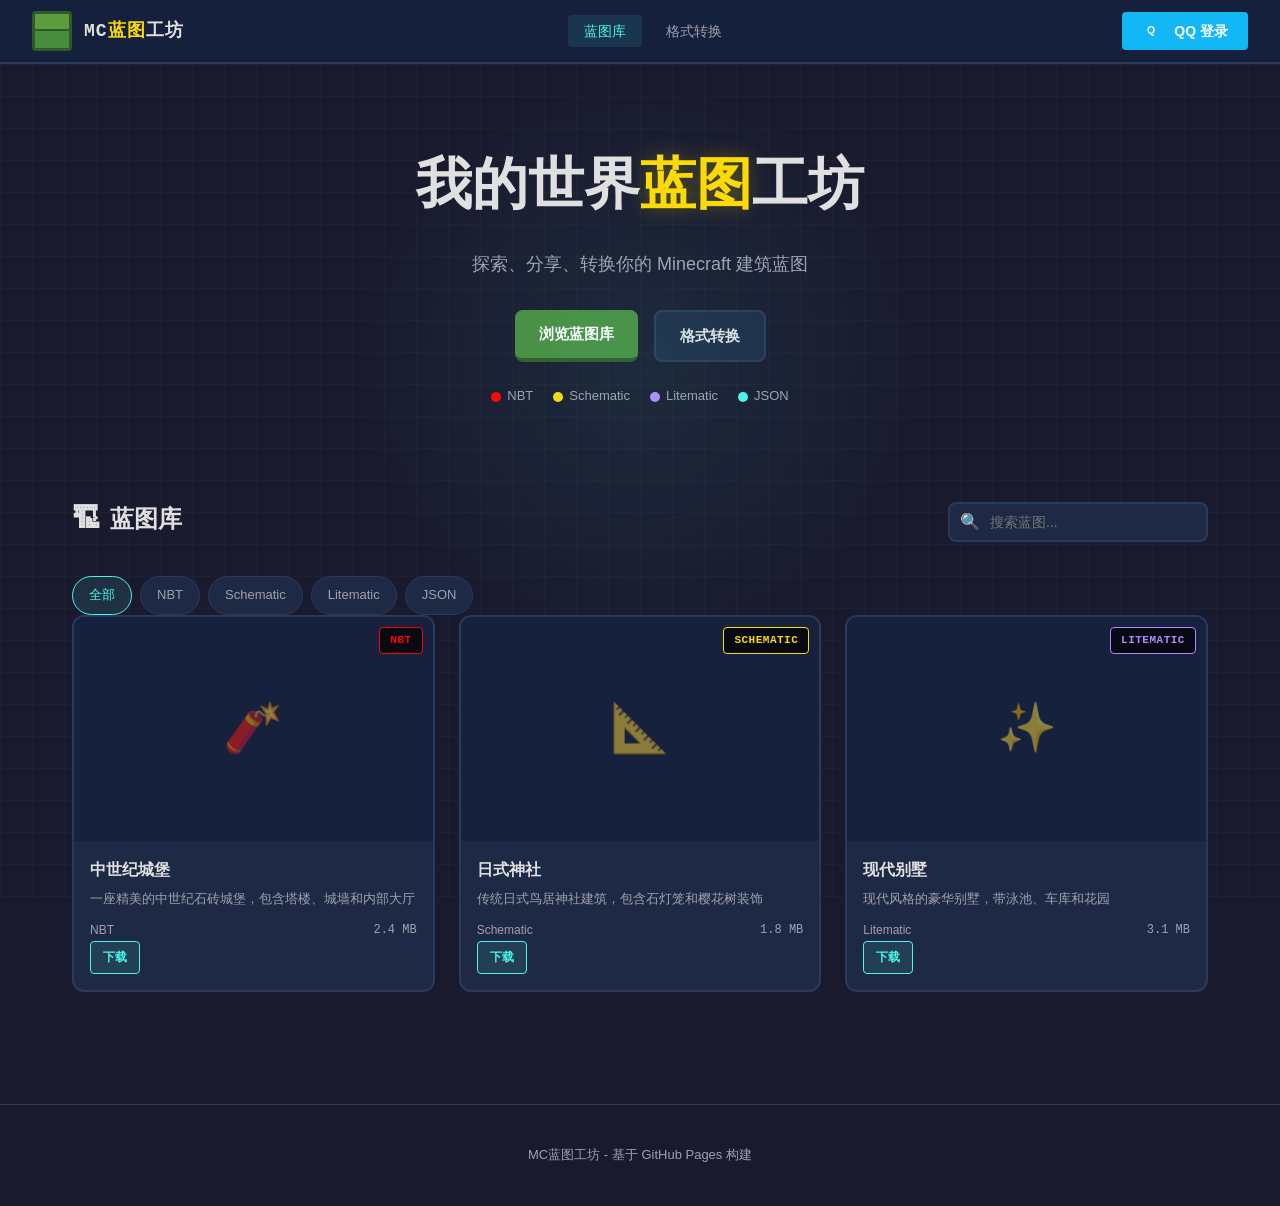
==== index.html @ 967a63bd "MC蓝图工坊 - 初始版本" ====
<!DOCTYPE html>
<html lang="zh-CN">
<head>
  <meta charset="UTF-8">
  <meta name="viewport" content="width=device-width, initial-scale=1.0">
  <title>MC蓝图工坊 - Minecraft 蓝图库</title>
  <meta name="description" content="探索、分享、转换你的 Minecraft 建筑蓝图。支持 NBT、Schematic、Litematic、JSON 格式。">
  <link rel="stylesheet" href="css/style.css">
</head>
<body>

  <!-- 导航栏 -->
  <nav class="navbar">
    <a href="./" class="nav-logo">
      <div class="logo-icon"></div>
      <span class="logo-text">MC<span>蓝图</span>工坊</span>
    </a>
    <ul class="nav-links">
      <li><a href="./" class="active">蓝图库</a></li>
      <li><a href="./converter.html">格式转换</a></li>
    </ul>
    <div id="nav-user"></div>
  </nav>

  <!-- 主内容 -->
  <main class="main-content">

    <!-- Hero 区域 -->
    <section class="hero">
      <h1>我的世界<span class="highlight">蓝图</span>工坊</h1>
      <p>探索、分享、转换你的 Minecraft 建筑蓝图</p>
      <div class="hero-buttons">
        <a href="#gallery" class="btn btn-primary">浏览蓝图库</a>
        <a href="./converter.html" class="btn btn-secondary">格式转换</a>
      </div>
      <div class="formats-legend">
        <div class="legend-item">
          <span class="legend-dot nbt"></span>
          <span>NBT</span>
        </div>
        <div class="legend-item">
          <span class="legend-dot schematic"></span>
          <span>Schematic</span>
        </div>
        <div class="legend-item">
          <span class="legend-dot litematic"></span>
          <span>Litematic</span>
        </div>
        <div class="legend-item">
          <span class="legend-dot json"></span>
          <span>JSON</span>
        </div>
      </div>
    </section>

    <!-- 蓝图库 -->
    <section id="gallery" class="container">
      <div class="section-header">
        <h2><span class="icon">&#x1f3d7;</span> 蓝图库</h2>
        <div class="search-filter-bar">
          <div class="search-box">
            <input type="text" id="search-input" placeholder="搜索蓝图...">
          </div>
        </div>
      </div>
      <div class="filter-chips" id="filter-chips">
        <span class="filter-chip active" data-filter="all">全部</span>
        <span class="filter-chip" data-filter="nbt">NBT</span>
        <span class="filter-chip" data-filter="schematic">Schematic</span>
        <span class="filter-chip" data-filter="litematic">Litematic</span>
        <span class="filter-chip" data-filter="json">JSON</span>
      </div>
      <div class="blueprint-grid" id="blueprint-grid"></div>
    </section>

  </main>

  <!-- 模态框 -->
  <div class="modal-overlay" id="modal">
    <div class="modal-content">
      <button class="modal-close" id="modal-close">&times;</button>
      <div class="modal-image" id="modal-image"></div>
      <div class="modal-body">
        <h3 id="modal-title"></h3>
        <p class="modal-desc" id="modal-desc"></p>
        <div class="modal-details" id="modal-details"></div>
        <div class="modal-downloads" id="modal-downloads"></div>
      </div>
    </div>
  </div>

  <!-- Toast 提示 -->
  <div class="toast" id="toast"></div>

  <!-- 页脚 -->
  <footer class="footer">
    <p>MC蓝图工坊 - 基于 GitHub Pages 构建</p>
  </footer>

  <!-- 脚本 -->
  <script src="js/auth.js"></script>
  <script src="js/parsers/nbt-parser.js"></script>
  <script src="js/gallery.js"></script>

</body>
</html>
---- css/style.css ----
/* ===== Minecraft Blueprint Gallery - Style ===== */

/* Minecraft-inspired CSS Variables */
:root {
  /* Color Palette - Minecraft themed */
  --mc-dark-green: #2d5a27;
  --mc-green: #4a8c3f;
  --mc-light-green: #7cbd6b;
  --mc-grass-top: #5d9b3f;
  --mc-dirt: #866043;
  --mc-dark-dirt: #6b4c31;
  --mc-stone: #7f7f7f;
  --mc-dark-stone: #5a5a5a;
  --mc-obsidian: #1b1026;
  --mc-gold: #fcdb05;
  --mc-diamond: #4af5e6;
  --mc-redstone: #ff0000;
  --mc-water: #3f76e4;
  --mc-sky: #78a7ff;
  --mc-bedrock: #3d3d3d;
  --mc-snow: #f0f0f0;
  --mc-wood: #bc9862;
  --mc-dark-wood: #6b5535;

  /* UI Colors */
  --bg-primary: #1a1a2e;
  --bg-secondary: #16213e;
  --bg-card: #1e2a45;
  --bg-card-hover: #253552;
  --text-primary: #e0e0e0;
  --text-secondary: #a0a0b0;
  --text-accent: var(--mc-diamond);
  --border-color: #2a3a5a;
  --border-glow: rgba(74, 245, 230, 0.3);
  --shadow-card: 0 4px 20px rgba(0, 0, 0, 0.4);
  --shadow-glow: 0 0 20px rgba(74, 245, 230, 0.15);

  /* Typography */
  --font-pixel: 'Courier New', 'Consolas', monospace;
  --font-ui: -apple-system, BlinkMacSystemFont, 'Segoe UI', Roboto, sans-serif;

  /* Spacing */
  --nav-height: 64px;
  --container-max: 1200px;
  --card-gap: 24px;
  --radius-sm: 4px;
  --radius-md: 8px;
  --radius-lg: 12px;
}

/* Reset */
*, *::before, *::after {
  box-sizing: border-box;
  margin: 0;
  padding: 0;
}

html {
  scroll-behavior: smooth;
}

body {
  font-family: var(--font-ui);
  background: var(--bg-primary);
  color: var(--text-primary);
  line-height: 1.6;
  min-height: 100vh;
  overflow-x: hidden;
}

/* ===== Pixel Art Background Pattern ===== */
body::before {
  content: '';
  position: fixed;
  top: 0;
  left: 0;
  width: 100%;
  height: 100%;
  background-image:
    linear-gradient(rgba(74, 245, 230, 0.03) 1px, transparent 1px),
    linear-gradient(90deg, rgba(74, 245, 230, 0.03) 1px, transparent 1px);
  background-size: 32px 32px;
  pointer-events: none;
  z-index: 0;
}

/* ===== Navigation ===== */
.navbar {
  position: fixed;
  top: 0;
  left: 0;
  right: 0;
  height: var(--nav-height);
  background: rgba(22, 33, 62, 0.95);
  backdrop-filter: blur(12px);
  border-bottom: 2px solid var(--border-color);
  display: flex;
  align-items: center;
  justify-content: space-between;
  padding: 0 32px;
  z-index: 1000;
}

.nav-logo {
  display: flex;
  align-items: center;
  gap: 12px;
  text-decoration: none;
  color: var(--text-primary);
}

.nav-logo .logo-icon {
  width: 40px;
  height: 40px;
  background: var(--mc-green);
  border: 3px solid var(--mc-dark-green);
  border-radius: var(--radius-sm);
  display: flex;
  align-items: center;
  justify-content: center;
  font-size: 20px;
  image-rendering: pixelated;
  position: relative;
  overflow: hidden;
}

.nav-logo .logo-icon::after {
  content: '';
  position: absolute;
  top: 0;
  left: 0;
  right: 0;
  height: 50%;
  background: var(--mc-grass-top);
  border-bottom: 2px solid var(--mc-dark-green);
}

.nav-logo .logo-text {
  font-family: var(--font-pixel);
  font-size: 18px;
  font-weight: bold;
  letter-spacing: 1px;
}

.nav-logo .logo-text span {
  color: var(--mc-gold);
}

.nav-links {
  display: flex;
  align-items: center;
  gap: 8px;
  list-style: none;
}

.nav-links a {
  color: var(--text-secondary);
  text-decoration: none;
  padding: 8px 16px;
  border-radius: var(--radius-sm);
  font-size: 14px;
  font-weight: 500;
  transition: all 0.2s;
}

.nav-links a:hover,
.nav-links a.active {
  color: var(--text-primary);
  background: rgba(74, 245, 230, 0.1);
}

.nav-links a.active {
  color: var(--mc-diamond);
}

/* User info in nav */
.nav-user {
  display: flex;
  align-items: center;
  gap: 10px;
}

.nav-user .user-avatar {
  width: 36px;
  height: 36px;
  border-radius: 50%;
  border: 2px solid var(--mc-diamond);
  object-fit: cover;
}

.nav-user .user-name {
  font-size: 14px;
  color: var(--text-secondary);
}

.btn-login {
  display: inline-flex;
  align-items: center;
  gap: 8px;
  padding: 8px 20px;
  background: #12b7f5;
  color: white;
  border: none;
  border-radius: var(--radius-sm);
  font-size: 14px;
  font-weight: 600;
  cursor: pointer;
  transition: all 0.2s;
  text-decoration: none;
}

.btn-login:hover {
  background: #0ea1e0;
  transform: translateY(-1px);
  box-shadow: 0 4px 12px rgba(18, 183, 245, 0.3);
}

.btn-logout {
  padding: 6px 14px;
  background: transparent;
  color: var(--text-secondary);
  border: 1px solid var(--border-color);
  border-radius: var(--radius-sm);
  font-size: 13px;
  cursor: pointer;
  transition: all 0.2s;
}

.btn-logout:hover {
  color: #ff6b6b;
  border-color: #ff6b6b;
}

/* ===== Main Content ===== */
.main-content {
  padding-top: var(--nav-height);
  position: relative;
  z-index: 1;
}

.container {
  max-width: var(--container-max);
  margin: 0 auto;
  padding: 32px;
}

/* ===== Hero Section ===== */
.hero {
  text-align: center;
  padding: 80px 32px 60px;
  position: relative;
}

.hero::before {
  content: '';
  position: absolute;
  top: 0;
  left: 50%;
  transform: translateX(-50%);
  width: 600px;
  height: 600px;
  background: radial-gradient(circle, rgba(74, 245, 230, 0.08) 0%, transparent 70%);
  pointer-events: none;
}

.hero h1 {
  font-family: var(--font-pixel);
  font-size: clamp(32px, 5vw, 56px);
  margin-bottom: 16px;
  position: relative;
}

.hero h1 .highlight {
  color: var(--mc-gold);
  text-shadow: 0 0 20px rgba(252, 219, 5, 0.3);
}

.hero h1 .sub-highlight {
  color: var(--mc-diamond);
  text-shadow: 0 0 20px rgba(74, 245, 230, 0.3);
}

.hero p {
  font-size: 18px;
  color: var(--text-secondary);
  max-width: 600px;
  margin: 0 auto 32px;
}

.hero-buttons {
  display: flex;
  gap: 16px;
  justify-content: center;
  flex-wrap: wrap;
}

/* ===== Buttons ===== */
.btn {
  display: inline-flex;
  align-items: center;
  gap: 8px;
  padding: 12px 24px;
  border: none;
  border-radius: var(--radius-md);
  font-size: 15px;
  font-weight: 600;
  cursor: pointer;
  transition: all 0.25s;
  text-decoration: none;
}

.btn-primary {
  background: var(--mc-green);
  color: white;
  border-bottom: 4px solid var(--mc-dark-green);
}

.btn-primary:hover {
  background: var(--mc-light-green);
  transform: translateY(-2px);
  box-shadow: 0 6px 20px rgba(74, 140, 63, 0.3);
}

.btn-primary:active {
  transform: translateY(0);
  border-bottom-width: 2px;
}

.btn-secondary {
  background: var(--bg-card);
  color: var(--text-primary);
  border: 2px solid var(--border-color);
}

.btn-secondary:hover {
  border-color: var(--mc-diamond);
  box-shadow: var(--shadow-glow);
}

.btn-diamond {
  background: linear-gradient(135deg, #4af5e6, #3dc4b8);
  color: #1a1a2e;
  border-bottom: 4px solid #2a9e94;
  font-weight: 700;
}

.btn-diamond:hover {
  transform: translateY(-2px);
  box-shadow: 0 6px 20px rgba(74, 245, 230, 0.3);
}

/* ===== Section Headers ===== */
.section-header {
  display: flex;
  align-items: center;
  justify-content: space-between;
  margin-bottom: 32px;
  flex-wrap: wrap;
  gap: 16px;
}

.section-header h2 {
  font-family: var(--font-pixel);
  font-size: 24px;
  display: flex;
  align-items: center;
  gap: 10px;
}

.section-header h2 .icon {
  font-size: 28px;
}

/* ===== Search & Filter ===== */
.search-filter-bar {
  display: flex;
  gap: 12px;
  flex-wrap: wrap;
}

.search-box {
  position: relative;
}

.search-box input {
  padding: 10px 16px 10px 40px;
  background: var(--bg-card);
  border: 2px solid var(--border-color);
  border-radius: var(--radius-md);
  color: var(--text-primary);
  font-size: 14px;
  width: 260px;
  outline: none;
  transition: border-color 0.2s;
}

.search-box input:focus {
  border-color: var(--mc-diamond);
}

.search-box::before {
  content: '🔍';
  position: absolute;
  left: 12px;
  top: 50%;
  transform: translateY(-50%);
  font-size: 16px;
}

.filter-chips {
  display: flex;
  gap: 8px;
  flex-wrap: wrap;
}

.filter-chip {
  padding: 8px 16px;
  background: var(--bg-card);
  border: 1px solid var(--border-color);
  border-radius: 20px;
  color: var(--text-secondary);
  font-size: 13px;
  cursor: pointer;
  transition: all 0.2s;
}

.filter-chip:hover,
.filter-chip.active {
  background: rgba(74, 245, 230, 0.1);
  border-color: var(--mc-diamond);
  color: var(--mc-diamond);
}

/* ===== Blueprint Cards Grid ===== */
.blueprint-grid {
  display: grid;
  grid-template-columns: repeat(auto-fill, minmax(280px, 1fr));
  gap: var(--card-gap);
}

.blueprint-card {
  background: var(--bg-card);
  border: 2px solid var(--border-color);
  border-radius: var(--radius-lg);
  overflow: hidden;
  cursor: pointer;
  transition: all 0.3s;
  position: relative;
}

.blueprint-card:hover {
  border-color: var(--mc-diamond);
  transform: translateY(-4px);
  box-shadow: var(--shadow-glow);
  background: var(--bg-card-hover);
}

.blueprint-card .card-preview {
  width: 100%;
  aspect-ratio: 16 / 10;
  background: var(--bg-secondary);
  display: flex;
  align-items: center;
  justify-content: center;
  overflow: hidden;
  position: relative;
}

.blueprint-card .card-preview img {
  width: 100%;
  height: 100%;
  object-fit: cover;
  image-rendering: pixelated;
}

.blueprint-card .card-preview .placeholder-preview {
  font-size: 48px;
  opacity: 0.5;
}

.blueprint-card .card-preview .format-badge {
  position: absolute;
  top: 10px;
  right: 10px;
  padding: 4px 10px;
  background: rgba(0, 0, 0, 0.7);
  border-radius: var(--radius-sm);
  font-family: var(--font-pixel);
  font-size: 11px;
  font-weight: bold;
  text-transform: uppercase;
  letter-spacing: 0.5px;
}

.format-badge.nbt { color: var(--mc-redstone); border: 1px solid var(--mc-redstone); }
.format-badge.schematic { color: var(--mc-gold); border: 1px solid var(--mc-gold); }
.format-badge.litematic { color: #b388ff; border: 1px solid #b388ff; }
.format-badge.json { color: var(--mc-diamond); border: 1px solid var(--mc-diamond); }

.blueprint-card .card-body {
  padding: 16px;
}

.blueprint-card .card-title {
  font-weight: 600;
  font-size: 16px;
  margin-bottom: 6px;
  color: var(--text-primary);
}

.blueprint-card .card-desc {
  font-size: 13px;
  color: var(--text-secondary);
  margin-bottom: 12px;
  display: -webkit-box;
  -webkit-line-clamp: 2;
  -webkit-box-orient: vertical;
  overflow: hidden;
}

.blueprint-card .card-meta {
  display: flex;
  align-items: center;
  justify-content: space-between;
  font-size: 12px;
  color: var(--text-secondary);
}

.blueprint-card .card-meta .size {
  font-family: var(--font-pixel);
}

.blueprint-card .card-actions {
  display: flex;
  gap: 8px;
}

.btn-download-sm {
  padding: 6px 12px;
  background: rgba(74, 245, 230, 0.1);
  border: 1px solid var(--mc-diamond);
  border-radius: var(--radius-sm);
  color: var(--mc-diamond);
  font-size: 12px;
  font-weight: 600;
  cursor: pointer;
  transition: all 0.2s;
  text-decoration: none;
}

.btn-download-sm:hover {
  background: rgba(74, 245, 230, 0.2);
}

/* ===== Lightbox / Modal ===== */
.modal-overlay {
  display: none;
  position: fixed;
  top: 0;
  left: 0;
  right: 0;
  bottom: 0;
  background: rgba(0, 0, 0, 0.85);
  z-index: 2000;
  align-items: center;
  justify-content: center;
  padding: 32px;
}

.modal-overlay.active {
  display: flex;
}

.modal-content {
  background: var(--bg-secondary);
  border: 2px solid var(--border-color);
  border-radius: var(--radius-lg);
  max-width: 800px;
  width: 100%;
  max-height: 90vh;
  overflow-y: auto;
  position: relative;
}

.modal-close {
  position: absolute;
  top: 16px;
  right: 16px;
  width: 36px;
  height: 36px;
  background: var(--bg-card);
  border: 1px solid var(--border-color);
  border-radius: var(--radius-sm);
  color: var(--text-secondary);
  font-size: 18px;
  cursor: pointer;
  display: flex;
  align-items: center;
  justify-content: center;
  transition: all 0.2s;
  z-index: 1;
}

.modal-close:hover {
  color: #ff6b6b;
  border-color: #ff6b6b;
}

.modal-image {
  width: 100%;
  aspect-ratio: 16 / 10;
  background: var(--bg-primary);
  display: flex;
  align-items: center;
  justify-content: center;
  overflow: hidden;
  border-radius: var(--radius-lg) var(--radius-lg) 0 0;
}

.modal-image img {
  width: 100%;
  height: 100%;
  object-fit: contain;
  image-rendering: pixelated;
}

.modal-body {
  padding: 24px;
}

.modal-body h3 {
  font-size: 22px;
  margin-bottom: 8px;
}

.modal-body .modal-desc {
  color: var(--text-secondary);
  margin-bottom: 20px;
  line-height: 1.7;
}

.modal-body .modal-details {
  display: grid;
  grid-template-columns: repeat(auto-fit, minmax(120px, 1fr));
  gap: 12px;
  margin-bottom: 24px;
}

.modal-body .detail-item {
  background: var(--bg-card);
  padding: 12px;
  border-radius: var(--radius-md);
  text-align: center;
}

.modal-body .detail-item .label {
  font-size: 11px;
  color: var(--text-secondary);
  text-transform: uppercase;
  letter-spacing: 0.5px;
  margin-bottom: 4px;
}

.modal-body .detail-item .value {
  font-family: var(--font-pixel);
  font-size: 15px;
  color: var(--mc-diamond);
  font-weight: 600;
}

.modal-downloads {
  display: flex;
  gap: 10px;
  flex-wrap: wrap;
}

/* ===== Converter Page ===== */
.converter-section {
  max-width: 800px;
  margin: 0 auto;
}

.converter-card {
  background: var(--bg-card);
  border: 2px solid var(--border-color);
  border-radius: var(--radius-lg);
  padding: 32px;
}

.converter-card h2 {
  font-family: var(--font-pixel);
  font-size: 22px;
  margin-bottom: 8px;
  color: var(--text-primary);
}

.converter-card .subtitle {
  color: var(--text-secondary);
  margin-bottom: 28px;
  font-size: 14px;
}

/* Upload Zone */
.upload-zone {
  border: 2px dashed var(--border-color);
  border-radius: var(--radius-md);
  padding: 48px 32px;
  text-align: center;
  cursor: pointer;
  transition: all 0.3s;
  margin-bottom: 24px;
  position: relative;
}

.upload-zone:hover,
.upload-zone.dragover {
  border-color: var(--mc-diamond);
  background: rgba(74, 245, 230, 0.05);
}

.upload-zone .upload-icon {
  font-size: 48px;
  margin-bottom: 12px;
  display: block;
}

.upload-zone .upload-text {
  font-size: 16px;
  color: var(--text-secondary);
  margin-bottom: 8px;
}

.upload-zone .upload-hint {
  font-size: 13px;
  color: var(--text-secondary);
  opacity: 0.7;
}

.upload-zone input[type="file"] {
  display: none;
}

.upload-zone .file-info {
  display: none;
  margin-top: 16px;
  padding: 12px;
  background: var(--bg-secondary);
  border-radius: var(--radius-md);
  font-family: var(--font-pixel);
  font-size: 14px;
  color: var(--mc-diamond);
}

.upload-zone .file-info.active {
  display: block;
}

/* Format Selection */
.format-selection {
  margin-bottom: 24px;
}

.format-selection label {
  display: block;
  font-size: 14px;
  font-weight: 600;
  margin-bottom: 10px;
  color: var(--text-secondary);
}

.format-options {
  display: flex;
  gap: 10px;
  flex-wrap: wrap;
}

.format-option {
  padding: 12px 20px;
  background: var(--bg-secondary);
  border: 2px solid var(--border-color);
  border-radius: var(--radius-md);
  color: var(--text-secondary);
  font-family: var(--font-pixel);
  font-size: 14px;
  font-weight: 600;
  cursor: pointer;
  transition: all 0.2s;
}

.format-option:hover {
  border-color: var(--mc-diamond);
  color: var(--text-primary);
}

.format-option.selected {
  border-color: var(--mc-diamond);
  background: rgba(74, 245, 230, 0.1);
  color: var(--mc-diamond);
}

.format-option .format-desc {
  display: block;
  font-family: var(--font-ui);
  font-size: 11px;
  font-weight: 400;
  margin-top: 4px;
  opacity: 0.7;
}

/* Convert Button */
.btn-convert {
  width: 100%;
  padding: 14px;
  font-size: 16px;
}

/* Conversion Result */
.convert-result {
  display: none;
  margin-top: 24px;
  padding: 20px;
  background: rgba(74, 245, 230, 0.05);
  border: 1px solid rgba(74, 245, 230, 0.2);
  border-radius: var(--radius-md);
  text-align: center;
}

.convert-result.active {
  display: block;
}

.convert-result .result-icon {
  font-size: 36px;
  margin-bottom: 8px;
}

.convert-result .result-text {
  font-size: 14px;
  color: var(--text-secondary);
  margin-bottom: 16px;
}

/* Conversion Progress */
.convert-progress {
  display: none;
  margin-top: 24px;
  text-align: center;
}

.convert-progress.active {
  display: block;
}

.progress-bar {
  width: 100%;
  height: 8px;
  background: var(--bg-secondary);
  border-radius: 4px;
  overflow: hidden;
  margin-bottom: 12px;
}

.progress-bar .progress-fill {
  height: 100%;
  background: linear-gradient(90deg, var(--mc-diamond), var(--mc-green));
  border-radius: 4px;
  width: 0%;
  transition: width 0.3s;
}

.convert-progress .progress-text {
  font-family: var(--font-pixel);
  font-size: 13px;
  color: var(--mc-diamond);
}

/* ===== Empty State ===== */
.empty-state {
  text-align: center;
  padding: 80px 32px;
  color: var(--text-secondary);
}

.empty-state .empty-icon {
  font-size: 64px;
  margin-bottom: 16px;
  display: block;
  opacity: 0.5;
}

.empty-state h3 {
  font-size: 20px;
  margin-bottom: 8px;
  color: var(--text-primary);
}

.empty-state p {
  font-size: 14px;
  max-width: 400px;
  margin: 0 auto;
}

/* ===== Footer ===== */
.footer {
  text-align: center;
  padding: 40px 32px;
  border-top: 1px solid var(--border-color);
  margin-top: 80px;
  color: var(--text-secondary);
  font-size: 13px;
}

.footer a {
  color: var(--mc-diamond);
  text-decoration: none;
}

.footer a:hover {
  text-decoration: underline;
}

/* ===== Responsive ===== */
@media (max-width: 768px) {
  .navbar {
    padding: 0 16px;
  }

  .nav-logo .logo-text {
    font-size: 14px;
  }

  .nav-links a {
    padding: 6px 10px;
    font-size: 13px;
  }

  .container {
    padding: 20px 16px;
  }

  .hero {
    padding: 48px 16px 40px;
  }

  .hero h1 {
    font-size: 28px;
  }

  .hero p {
    font-size: 15px;
  }

  .blueprint-grid {
    grid-template-columns: repeat(auto-fill, minmax(240px, 1fr));
    gap: 16px;
  }

  .search-box input {
    width: 100%;
  }

  .search-filter-bar {
    width: 100%;
  }

  .section-header {
    flex-direction: column;
    align-items: flex-start;
  }

  .converter-card {
    padding: 20px;
  }

  .format-options {
    width: 100%;
  }

  .format-option {
    flex: 1;
    min-width: 120px;
    text-align: center;
  }
}

@media (max-width: 480px) {
  .blueprint-grid {
    grid-template-columns: 1fr;
  }

  .nav-links {
    gap: 2px;
  }
}

/* ===== Animations ===== */
@keyframes fadeIn {
  from { opacity: 0; transform: translateY(20px); }
  to { opacity: 1; transform: translateY(0); }
}

.blueprint-card {
  animation: fadeIn 0.4s ease-out;
}

.blueprint-card:nth-child(2) { animation-delay: 0.05s; }
.blueprint-card:nth-child(3) { animation-delay: 0.1s; }
.blueprint-card:nth-child(4) { animation-delay: 0.15s; }
.blueprint-card:nth-child(5) { animation-delay: 0.2s; }
.blueprint-card:nth-child(6) { animation-delay: 0.25s; }

/* ===== Toast Notification ===== */
.toast {
  position: fixed;
  bottom: 24px;
  right: 24px;
  padding: 14px 24px;
  background: var(--bg-card);
  border: 1px solid var(--mc-diamond);
  border-radius: var(--radius-md);
  color: var(--text-primary);
  font-size: 14px;
  z-index: 3000;
  transform: translateY(100px);
  opacity: 0;
  transition: all 0.3s;
}

.toast.visible {
  transform: translateY(0);
  opacity: 1;
}

.toast.success { border-color: var(--mc-green); }
.toast.error { border-color: var(--mc-redstone); }

/* ===== Loading Spinner ===== */
.spinner {
  display: inline-block;
  width: 24px;
  height: 24px;
  border: 3px solid var(--border-color);
  border-top-color: var(--mc-diamond);
  border-radius: 50%;
  animation: spin 0.8s linear infinite;
}

@keyframes spin {
  to { transform: rotate(360deg); }
}

/* ===== Supported Formats Legend ===== */
.formats-legend {
  display: flex;
  gap: 20px;
  flex-wrap: wrap;
  justify-content: center;
  margin-top: 24px;
}

.formats-legend .legend-item {
  display: flex;
  align-items: center;
  gap: 6px;
  font-size: 13px;
  color: var(--text-secondary);
}

.formats-legend .legend-dot {
  width: 10px;
  height: 10px;
  border-radius: 50%;
}

.legend-dot.nbt { background: var(--mc-redstone); }
.legend-dot.schematic { background: var(--mc-gold); }
.legend-dot.litematic { background: #b388ff; }
.legend-dot.json { background: var(--mc-diamond); }
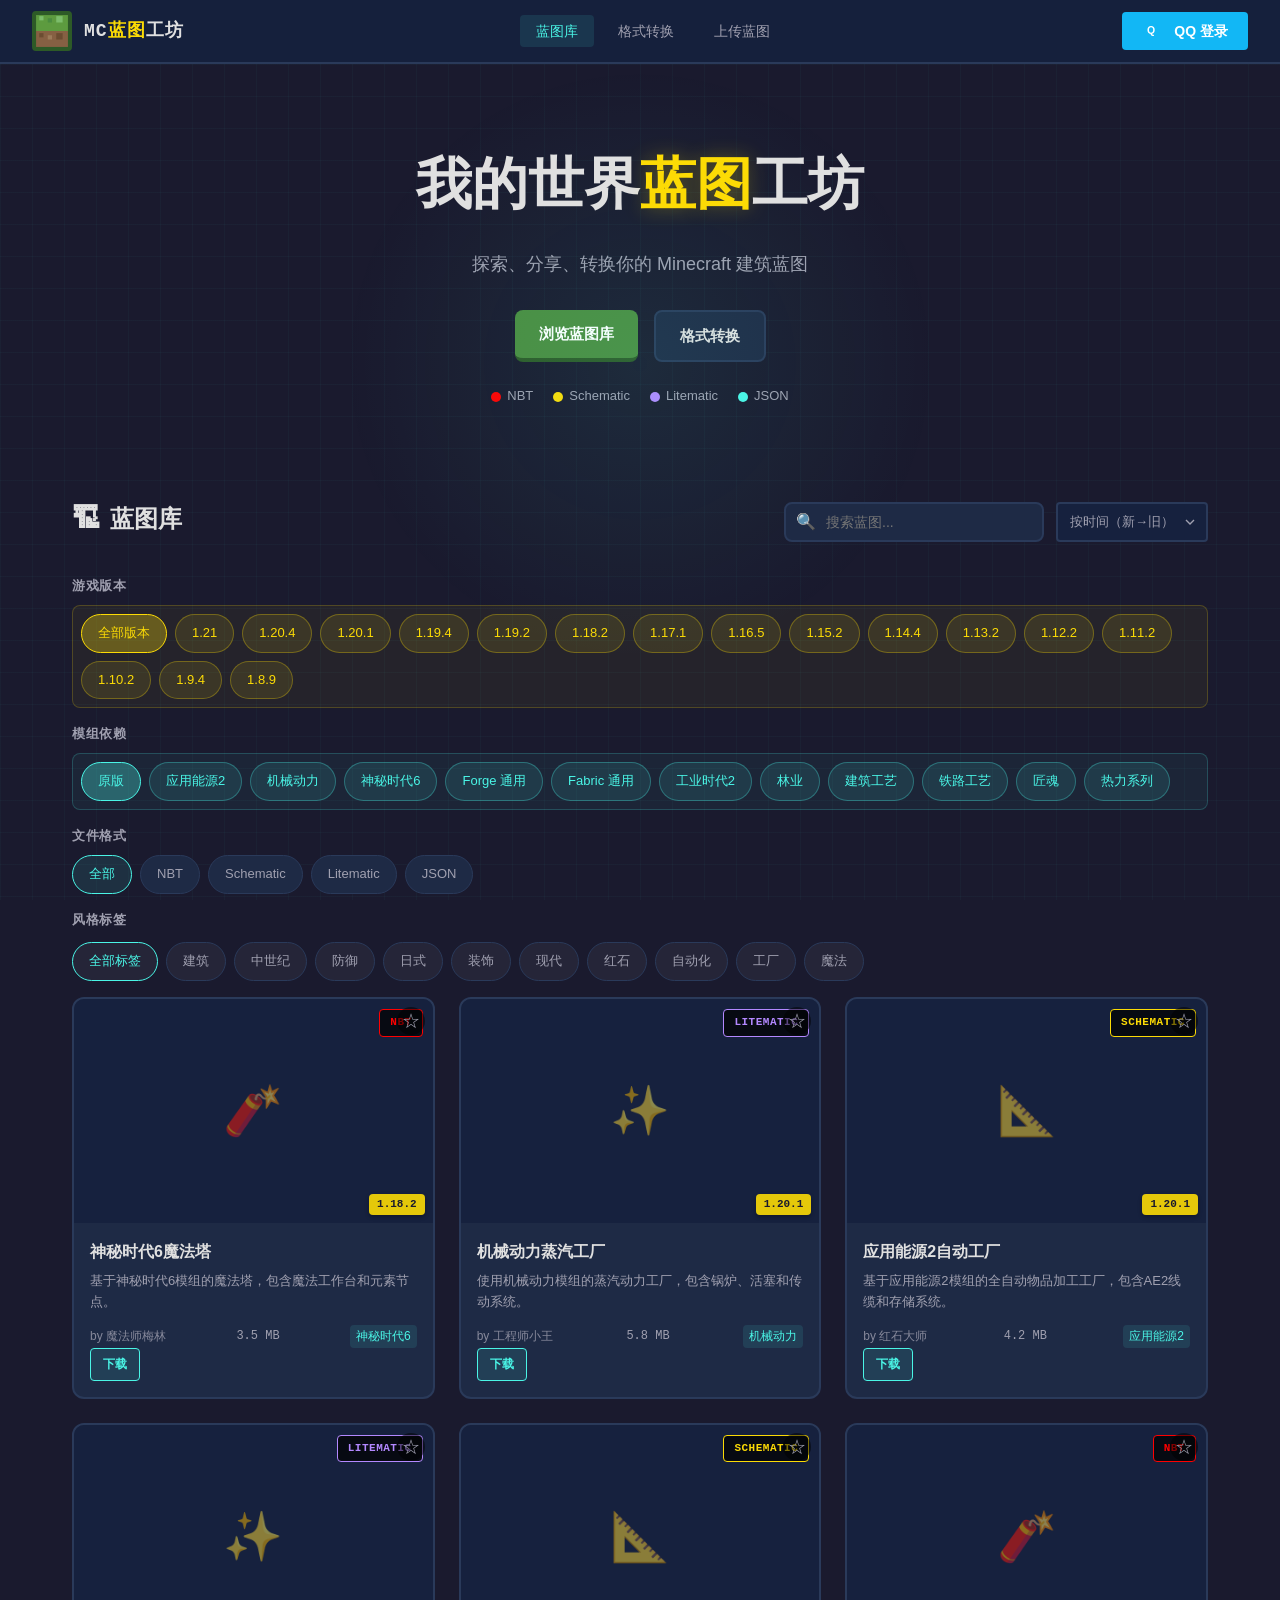
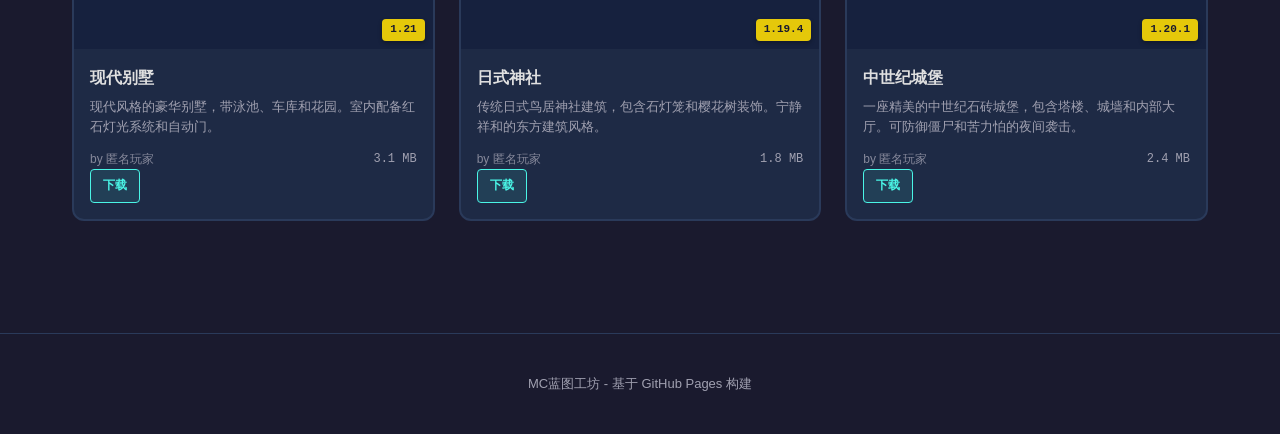
==== commit fb830afa: "MC Blueprint Workshop" ====
--- a/index.html
+++ b/index.html
@@ -5,6 +5,27 @@
   <meta name="viewport" content="width=device-width, initial-scale=1.0">
   <title>MC蓝图工坊 - Minecraft 蓝图库</title>
   <meta name="description" content="探索、分享、转换你的 Minecraft 建筑蓝图。支持 NBT、Schematic、Litematic、JSON 格式。">
+  <meta name="keywords" content="Minecraft, 蓝图, 建筑蓝图, NBT, Schematic, Litematic, 结构文件, 建筑分享">
+  <meta name="author" content="MC蓝图工坊">
+
+  <!-- Favicon -->
+  <link rel="icon" type="image/svg+xml" href="assets/favicon.svg">
+  <link rel="apple-touch-icon" href="assets/apple-touch-icon.png">
+
+  <!-- Open Graph / Facebook -->
+  <meta property="og:type" content="website">
+  <meta property="og:url" content="https://kalloer1.github.io/mc_blueprint/">
+  <meta property="og:title" content="MC蓝图工坊 - Minecraft 蓝图库">
+  <meta property="og:description" content="探索、分享、转换你的 Minecraft 建筑蓝图。支持 NBT、Schematic、Litematic、JSON 格式。">
+  <meta property="og:image" content="https://kalloer1.github.io/mc_blueprint/assets/og-image.png">
+
+  <!-- Twitter Card -->
+  <meta name="twitter:card" content="summary_large_image">
+  <meta name="twitter:url" content="https://kalloer1.github.io/mc_blueprint/">
+  <meta name="twitter:title" content="MC蓝图工坊 - Minecraft 蓝图库">
+  <meta name="twitter:description" content="探索、分享、转换你的 Minecraft 建筑蓝图。支持 NBT、Schematic、Litematic、JSON 格式。">
+  <meta name="twitter:image" content="https://kalloer1.github.io/mc_blueprint/assets/og-image.png">
+
   <link rel="stylesheet" href="css/style.css">
 </head>
 <body>
@@ -18,6 +39,7 @@
     <ul class="nav-links">
       <li><a href="./" class="active">蓝图库</a></li>
       <li><a href="./converter.html">格式转换</a></li>
+      <li><a href="./upload.html">上传蓝图</a></li>
     </ul>
     <div id="nav-user"></div>
   </nav>
@@ -61,15 +83,51 @@
           <div class="search-box">
             <input type="text" id="search-input" placeholder="搜索蓝图...">
           </div>
+          <select id="sort-select" class="sort-select">
+            <option value="time_desc">按时间（新→旧）</option>
+            <option value="time_asc">按时间（旧→新）</option>
+            <option value="name">按名称</option>
+            <option value="size">按大小</option>
+          </select>
         </div>
       </div>
-      <div class="filter-chips" id="filter-chips">
-        <span class="filter-chip active" data-filter="all">全部</span>
-        <span class="filter-chip" data-filter="nbt">NBT</span>
-        <span class="filter-chip" data-filter="schematic">Schematic</span>
-        <span class="filter-chip" data-filter="litematic">Litematic</span>
-        <span class="filter-chip" data-filter="json">JSON</span>
+
+      <!-- 游戏版本筛选 -->
+      <div class="filter-row">
+        <label class="filter-label">游戏版本</label>
+        <div class="filter-chips version-chips" id="version-chips">
+          <span class="filter-chip active" data-version="all">全部版本</span>
+        </div>
       </div>
+
+      <!-- 模组依赖筛选 -->
+      <div class="filter-row">
+        <label class="filter-label">模组依赖</label>
+        <div class="filter-chips mod-chips" id="mod-chips">
+          <span class="filter-chip active" data-mod="all">全部模组</span>
+        </div>
+      </div>
+
+      <!-- 格式筛选 -->
+      <div class="filter-row">
+        <label class="filter-label">文件格式</label>
+        <div class="filter-chips" id="filter-chips">
+          <span class="filter-chip active" data-filter="all">全部</span>
+          <span class="filter-chip" data-filter="nbt">NBT</span>
+          <span class="filter-chip" data-filter="schematic">Schematic</span>
+          <span class="filter-chip" data-filter="litematic">Litematic</span>
+          <span class="filter-chip" data-filter="json">JSON</span>
+        </div>
+      </div>
+
+      <!-- 风格标签筛选 -->
+      <div class="filter-row">
+        <label class="filter-label">风格标签</label>
+        <div class="filter-chips tag-chips" id="tag-chips">
+          <span class="filter-chip active" data-tag="all">全部标签</span>
+        </div>
+      </div>
+
       <div class="blueprint-grid" id="blueprint-grid"></div>
     </section>
 
--- a/css/style.css
+++ b/css/style.css
@@ -112,27 +112,15 @@
 .nav-logo .logo-icon {
   width: 40px;
   height: 40px;
-  background: var(--mc-green);
+  background: url('../assets/favicon.svg') center/contain no-repeat;
   border: 3px solid var(--mc-dark-green);
   border-radius: var(--radius-sm);
   display: flex;
   align-items: center;
   justify-content: center;
-  font-size: 20px;
   image-rendering: pixelated;
   position: relative;
   overflow: hidden;
-}
-
-.nav-logo .logo-icon::after {
-  content: '';
-  position: absolute;
-  top: 0;
-  left: 0;
-  right: 0;
-  height: 50%;
-  background: var(--mc-grass-top);
-  border-bottom: 2px solid var(--mc-dark-green);
 }
 
 .nav-logo .logo-text {
@@ -1076,3 +1064,375 @@
 .legend-dot.schematic { background: var(--mc-gold); }
 .legend-dot.litematic { background: #b388ff; }
 .legend-dot.json { background: var(--mc-diamond); }
+
+/* ===== Loading State ===== */
+.loading-state {
+  text-align: center;
+  padding: 60px 32px;
+  color: var(--text-secondary);
+}
+
+.loading-state .spinner {
+  margin-bottom: 16px;
+}
+
+.loading-state p {
+  font-size: 14px;
+}
+
+/* ===== Filter Rows ===== */
+.filter-row {
+  margin-bottom: 16px;
+}
+
+.filter-label {
+  display: block;
+  font-size: 13px;
+  font-weight: 600;
+  color: var(--text-secondary);
+  margin-bottom: 8px;
+  text-transform: uppercase;
+  letter-spacing: 0.5px;
+}
+
+/* ===== Version Chips ===== */
+.version-chips {
+  background: rgba(252, 219, 5, 0.05);
+  padding: 8px;
+  border-radius: var(--radius-md);
+  border: 1px solid rgba(252, 219, 5, 0.2);
+}
+
+.version-chips .filter-chip {
+  background: rgba(252, 219, 5, 0.1);
+  color: var(--mc-gold);
+  border-color: rgba(252, 219, 5, 0.3);
+}
+
+.version-chips .filter-chip:hover {
+  background: rgba(252, 219, 5, 0.2);
+  border-color: var(--mc-gold);
+}
+
+.version-chips .filter-chip.active {
+  background: rgba(252, 219, 5, 0.3);
+  border-color: var(--mc-gold);
+  color: var(--mc-gold);
+}
+
+/* ===== Mod Chips ===== */
+.mod-chips {
+  background: rgba(74, 245, 230, 0.05);
+  padding: 8px;
+  border-radius: var(--radius-md);
+  border: 1px solid rgba(74, 245, 230, 0.2);
+}
+
+.mod-chips .filter-chip {
+  background: rgba(74, 245, 230, 0.1);
+  color: var(--mc-diamond);
+  border-color: rgba(74, 245, 230, 0.3);
+}
+
+.mod-chips .filter-chip:hover {
+  background: rgba(74, 245, 230, 0.2);
+  border-color: var(--mc-diamond);
+}
+
+.mod-chips .filter-chip.active {
+  background: rgba(74, 245, 230, 0.3);
+  border-color: var(--mc-diamond);
+  color: var(--mc-diamond);
+}
+
+/* ===== Tag Chips ===== */
+.tag-chips {
+  margin-top: 12px;
+}
+
+.tag-chips .filter-chip {
+  background: rgba(255, 255, 255, 0.05);
+}
+
+/* ===== Sort Select ===== */
+.sort-select {
+  padding: 8px 12px;
+  background: var(--bg-secondary);
+  border: 2px solid var(--border-color);
+  border-radius: var(--radius-sm);
+  color: var(--text-secondary);
+  font-size: 13px;
+  cursor: pointer;
+  outline: none;
+  appearance: none;
+  background-image: url("data:image/svg+xml,%3Csvg xmlns='http://www.w3.org/2000/svg' width='16' height='16' viewBox='0 0 24 24' fill='none' stroke='%23a0a0b0' stroke-width='2'%3E%3Cpath d='M6 9l6 6 6-6'/%3E%3C/svg%3E");
+  background-repeat: no-repeat;
+  background-position: right 8px center;
+  padding-right: 32px;
+  min-width: 140px;
+}
+
+.sort-select:hover {
+  border-color: var(--mc-diamond);
+}
+
+.sort-select:focus {
+  border-color: var(--mc-diamond);
+  color: var(--text-primary);
+}
+
+/* ===== Version Badge ===== */
+.version-badge {
+  position: absolute;
+  bottom: 8px;
+  right: 8px;
+  padding: 2px 8px;
+  background: rgba(252, 219, 5, 0.9);
+  color: #1a1a2e;
+  font-size: 11px;
+  font-weight: 700;
+  border-radius: var(--radius-sm);
+  font-family: var(--font-pixel);
+  box-shadow: 0 2px 4px rgba(0, 0, 0, 0.3);
+}
+
+/* ===== Favorite Button ===== */
+.favorite-btn {
+  position: absolute;
+  top: 8px;
+  right: 8px;
+  width: 28px;
+  height: 28px;
+  background: rgba(0, 0, 0, 0.5);
+  border: none;
+  border-radius: 50%;
+  cursor: pointer;
+  font-size: 18px;
+  color: #a0a0b0;
+  display: flex;
+  align-items: center;
+  justify-content: center;
+  transition: all 0.2s;
+  z-index: 10;
+}
+
+.favorite-btn:hover {
+  background: rgba(0, 0, 0, 0.7);
+  color: var(--mc-gold);
+  transform: scale(1.1);
+}
+
+.favorite-btn.favorited {
+  color: var(--mc-gold);
+  background: rgba(252, 219, 5, 0.3);
+}
+
+/* ===== Card Meta Author ===== */
+.card-meta .author {
+  color: var(--text-secondary);
+  font-size: 12px;
+  opacity: 0.8;
+}
+
+.card-meta .mod-dependency {
+  color: var(--mc-diamond);
+  font-size: 12px;
+  padding: 2px 6px;
+  background: rgba(74, 245, 230, 0.1);
+  border-radius: var(--radius-sm);
+}
+
+/* ===== Upload Page ===== */
+.form-group {
+  margin-bottom: 20px;
+}
+
+.form-group label {
+  display: block;
+  font-size: 14px;
+  font-weight: 600;
+  color: var(--text-secondary);
+  margin-bottom: 8px;
+}
+
+.form-group .required {
+  color: var(--mc-redstone);
+}
+
+.form-group input[type="text"],
+.form-group textarea,
+.form-group select {
+  width: 100%;
+  padding: 12px;
+  background: var(--bg-secondary);
+  border: 2px solid var(--border-color);
+  border-radius: var(--radius-md);
+  color: var(--text-primary);
+  font-size: 14px;
+  outline: none;
+  transition: border-color 0.2s;
+  font-family: inherit;
+}
+
+.form-group input[type="text"]:focus,
+.form-group textarea:focus,
+.form-group select:focus {
+  border-color: var(--mc-diamond);
+}
+
+.form-group textarea {
+  resize: vertical;
+  min-height: 80px;
+}
+
+.form-group select {
+  cursor: pointer;
+  appearance: none;
+  background-image: url("data:image/svg+xml,%3Csvg xmlns='http://www.w3.org/2000/svg' width='16' height='16' viewBox='0 0 24 24' fill='none' stroke='%23a0a0b0' stroke-width='2'%3E%3Cpath d='M6 9l6 6 6-6'/%3E%3C/svg%3E");
+  background-repeat: no-repeat;
+  background-position: right 12px center;
+  padding-right: 40px;
+}
+
+.form-hint {
+  font-size: 12px;
+  color: var(--text-secondary);
+  opacity: 0.7;
+  margin-top: 4px;
+  margin-bottom: 10px;
+}
+
+.form-checkbox-grid {
+  display: grid;
+  grid-template-columns: repeat(auto-fill, minmax(140px, 1fr));
+  gap: 10px;
+}
+
+.checkbox-item {
+  display: flex;
+  align-items: center;
+  gap: 8px;
+  padding: 8px 12px;
+  background: var(--bg-secondary);
+  border: 1px solid var(--border-color);
+  border-radius: var(--radius-sm);
+  cursor: pointer;
+  transition: all 0.2s;
+  font-size: 13px;
+  color: var(--text-secondary);
+}
+
+.checkbox-item:hover {
+  border-color: var(--mc-diamond);
+  background: rgba(74, 245, 230, 0.05);
+}
+
+.checkbox-item input[type="checkbox"] {
+  width: 16px;
+  height: 16px;
+  accent-color: var(--mc-diamond);
+}
+
+.upload-notice {
+  margin-top: 24px;
+  padding: 16px;
+  background: rgba(252, 219, 5, 0.05);
+  border: 1px solid rgba(252, 219, 5, 0.2);
+  border-radius: var(--radius-md);
+}
+
+.upload-notice h4 {
+  margin: 0 0 10px 0;
+  color: var(--mc-gold);
+  font-size: 14px;
+}
+
+.upload-notice ul {
+  margin: 0;
+  padding-left: 20px;
+  font-size: 13px;
+  color: var(--text-secondary);
+  line-height: 1.8;
+}
+
+/* ===== Preview Zone ===== */
+.preview-zone {
+  background: rgba(74, 245, 230, 0.05);
+  border-color: rgba(74, 245, 230, 0.2);
+}
+
+.preview-zone:hover {
+  background: rgba(74, 245, 230, 0.1);
+}
+
+/* ===== Preview Thumbnail ===== */
+.preview-thumb {
+  max-width: 200px;
+  max-height: 150px;
+  margin-top: 10px;
+  border-radius: var(--radius-sm);
+  border: 2px solid var(--border-color);
+}
+
+/* ===== Mod Download Section ===== */
+.mod-download-section {
+  margin-top: 20px;
+  padding: 16px;
+  background: rgba(74, 245, 230, 0.05);
+  border: 1px solid rgba(74, 245, 230, 0.2);
+  border-radius: var(--radius-md);
+}
+
+.mod-section-title {
+  margin: 0 0 8px 0;
+  font-size: 14px;
+  color: var(--mc-diamond);
+  font-weight: 600;
+}
+
+.mod-section-hint {
+  margin: 0 0 12px 0;
+  font-size: 12px;
+  color: var(--text-secondary);
+  opacity: 0.8;
+}
+
+.mod-download-list {
+  display: flex;
+  flex-wrap: wrap;
+  gap: 10px;
+}
+
+.mod-download-link {
+  display: flex;
+  align-items: center;
+  gap: 8px;
+  padding: 8px 12px;
+  background: var(--bg-secondary);
+  border: 1px solid var(--border-color);
+  border-radius: var(--radius-sm);
+  color: var(--text-primary);
+  font-size: 13px;
+  text-decoration: none;
+  transition: all 0.2s;
+}
+
+.mod-download-link:hover {
+  background: rgba(74, 245, 230, 0.1);
+  border-color: var(--mc-diamond);
+  transform: translateY(-1px);
+}
+
+.mod-download-link .mod-icon {
+  font-size: 16px;
+}
+
+.mod-download-link .mod-name {
+  font-weight: 500;
+}
+
+.mod-download-link .mod-source {
+  font-size: 11px;
+  color: var(--text-secondary);
+  opacity: 0.7;
+}
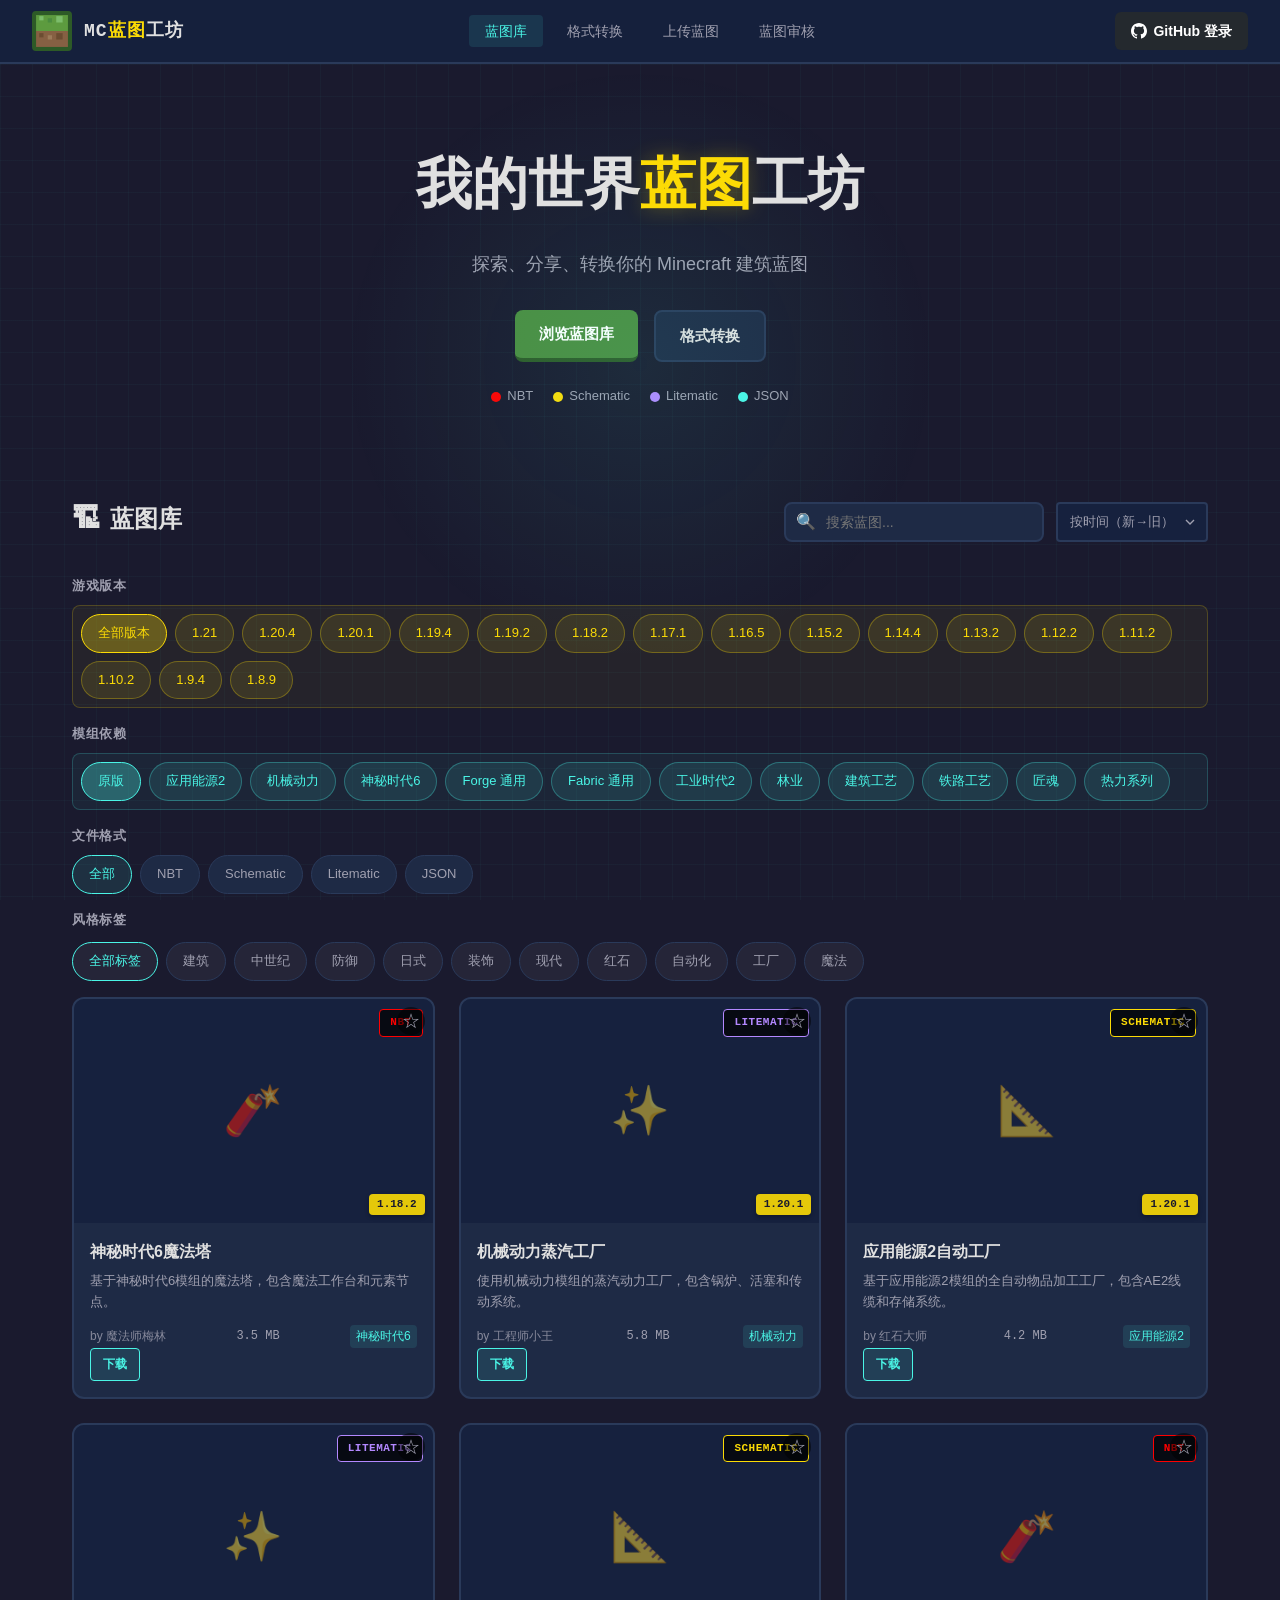
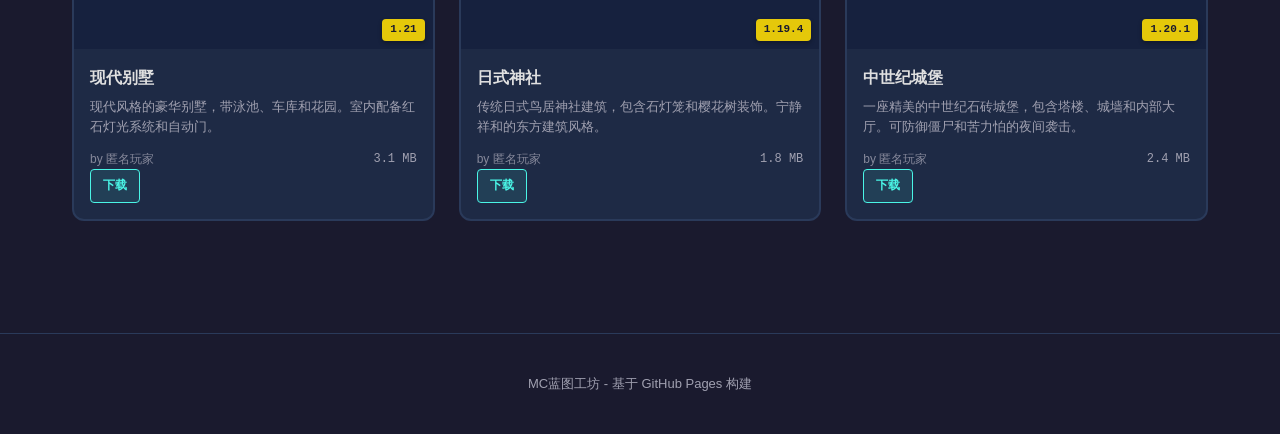
==== commit 0a5201bd: "修复登录、添加预览图、创建审核页面" ====
--- a/index.html
+++ b/index.html
@@ -40,6 +40,7 @@
       <li><a href="./" class="active">蓝图库</a></li>
       <li><a href="./converter.html">格式转换</a></li>
       <li><a href="./upload.html">上传蓝图</a></li>
+      <li><a href="./admin.html">蓝图审核</a></li>
     </ul>
     <div id="nav-user"></div>
   </nav>
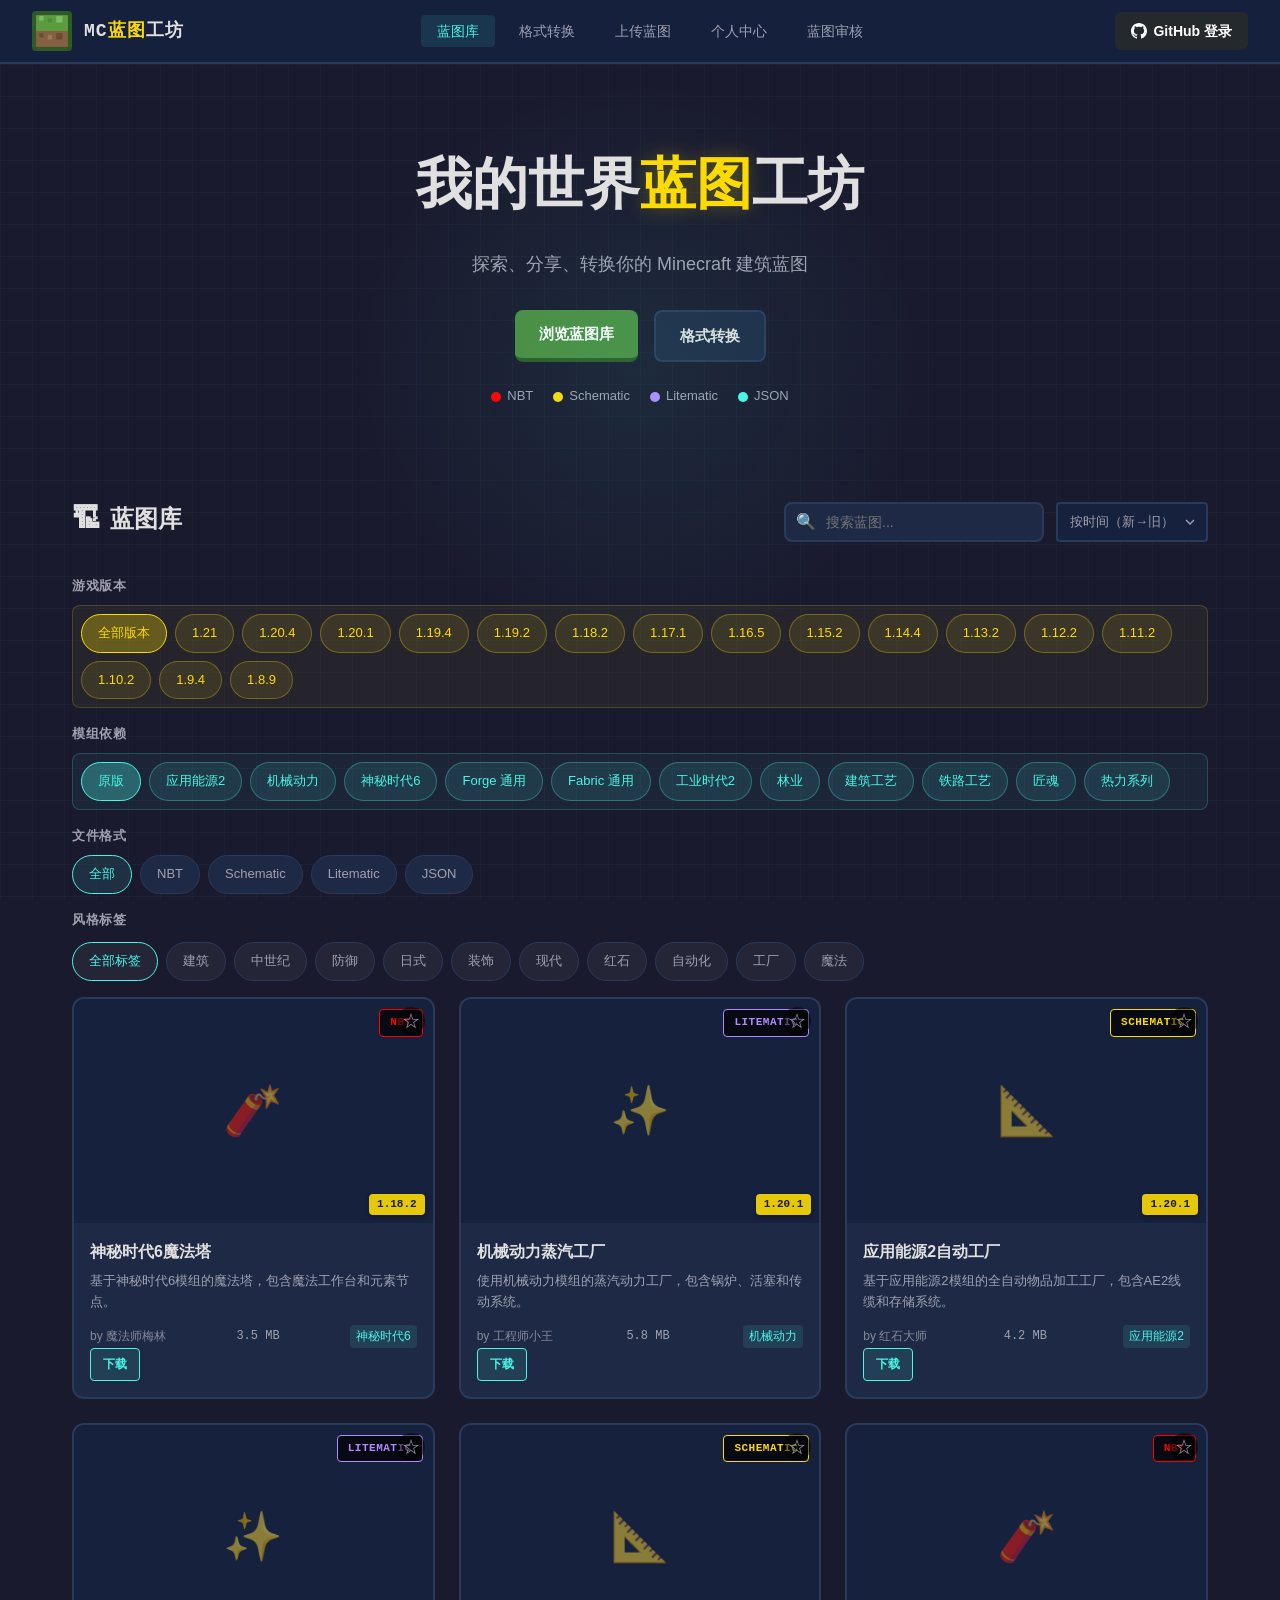
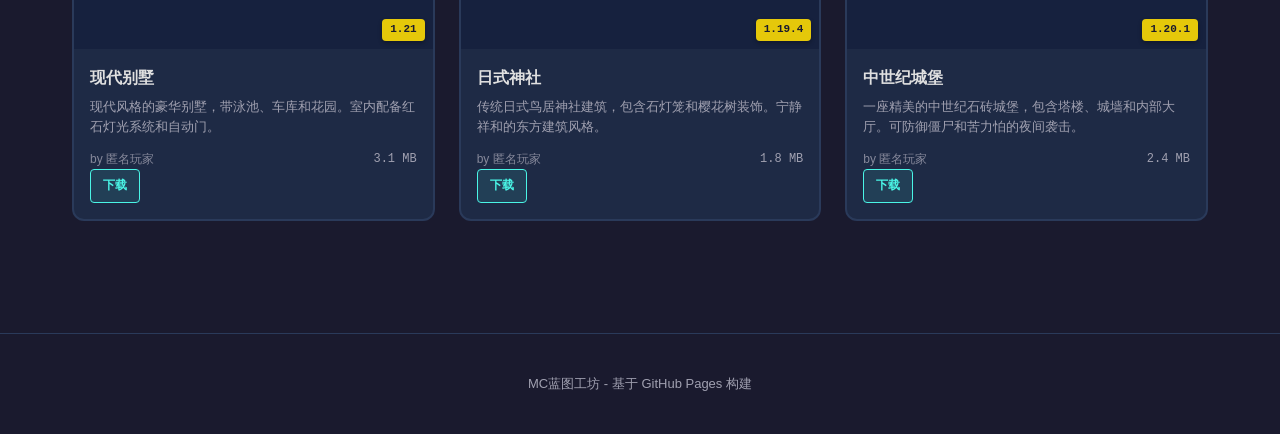
==== commit 48ecd3a8: "修复安全漏洞、GitHub登录、添加个人中心、分页搜索" ====
--- a/index.html
+++ b/index.html
@@ -40,6 +40,7 @@
       <li><a href="./" class="active">蓝图库</a></li>
       <li><a href="./converter.html">格式转换</a></li>
       <li><a href="./upload.html">上传蓝图</a></li>
+      <li><a href="./profile.html">个人中心</a></li>
       <li><a href="./admin.html">蓝图审核</a></li>
     </ul>
     <div id="nav-user"></div>
--- a/css/style.css
+++ b/css/style.css
@@ -888,6 +888,31 @@
   margin: 0 auto;
 }
 
+/* ===== Load More ===== */
+.load-more-btn {
+  display: block;
+  width: 200px;
+  margin: 32px auto 0;
+  padding: 12px 24px;
+  background: var(--mc-diamond);
+  color: #fff;
+  border: none;
+  border-radius: 8px;
+  font-size: 14px;
+  font-weight: 500;
+  cursor: pointer;
+  transition: background 0.2s, transform 0.1s;
+}
+
+.load-more-btn:hover {
+  background: #27aeb5;
+  transform: translateY(-1px);
+}
+
+.load-more-btn:active {
+  transform: translateY(0);
+}
+
 /* ===== Footer ===== */
 .footer {
   text-align: center;
